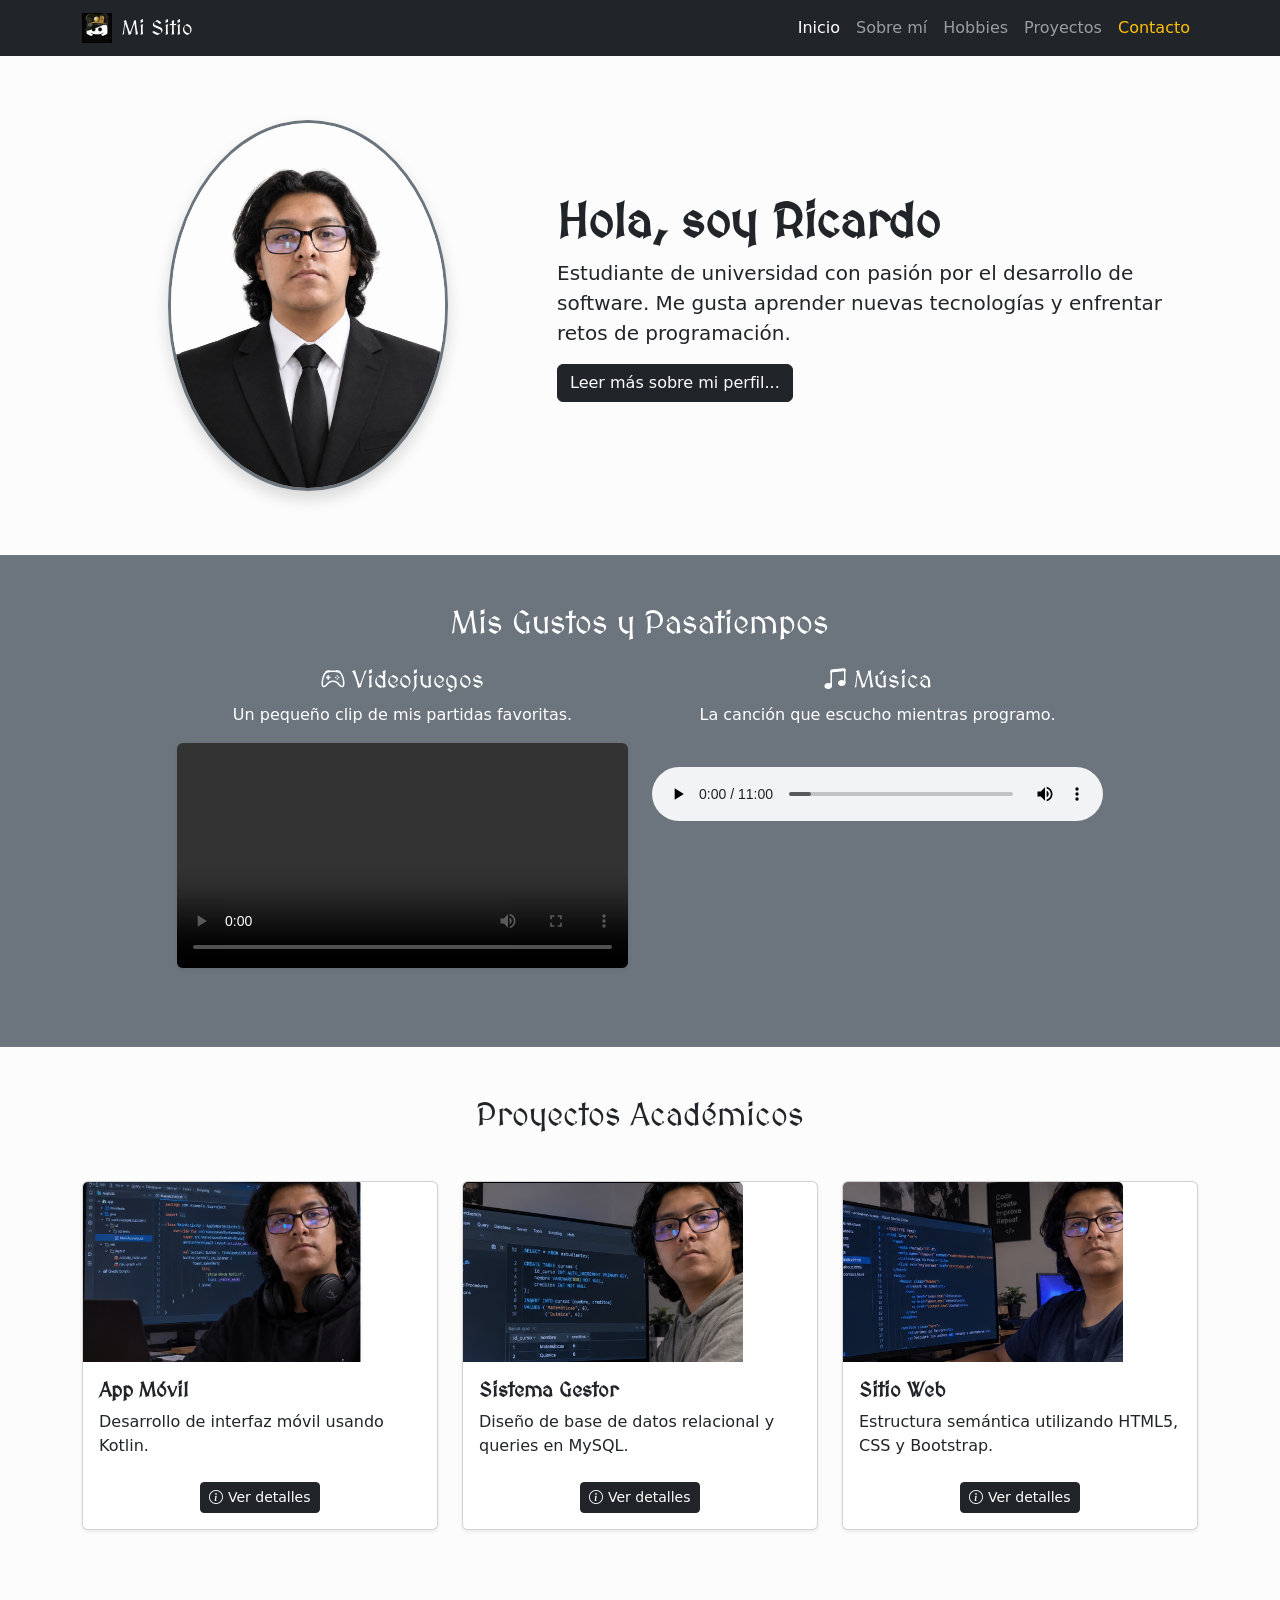
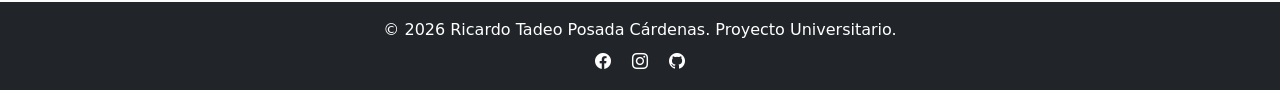
==== index.html @ c52deeb4 "Subiendo portafolio personal" ====
<!DOCTYPE html>
<html lang="es">
<head>
    <meta charset="UTF-8">
    <meta name="viewport" content="width=device-width, initial-scale=1.0">
    <meta name="author" content="Ricardo Posada">
    <meta name="description" content="Portafolio personal de proyectos, hobbies y contacto.">
    <meta name="keywords" content="Portafolio, Estudiante, Desarrollo, Web, Bootstrap, HTML5 Semántico">
    
    <link rel="shortcut icon" href="iconos/Jotaro as discord.ico" type="image/x-icon">
    <title>Mi Portafolio Personal</title>

    <link rel="preconnect" href="https://fonts.googleapis.com">
    <link rel="preconnect" href="https://fonts.gstatic.com" crossorigin>
    <link href="https://fonts.googleapis.com/css2?family=MedievalSharp&display=swap" rel="stylesheet">

    <link href="https://cdn.jsdelivr.net/npm/bootstrap@5.3.2/dist/css/bootstrap.min.css" rel="stylesheet">
    <link rel="stylesheet" href="https://cdn.jsdelivr.net/npm/bootstrap-icons@1.11.1/font/bootstrap-icons.css">
    
    <link rel="stylesheet" href="CSS/estilos.css">
</head>
<body>

    <!-- NAV -->
    <header class="navbar navbar-expand-lg bg-dark navbar-dark sticky-top py-2">
        <nav class="container" aria-label="Navegación principal">
            <a class="navbar-brand d-flex align-items-center" href="index.html">
                <img id="icono-sitio" src="iconos/Jotaro as discord.ico" type="image/x-icon" alt="Icono de Mi Sitio"> Mi Sitio
            </a>
            <button class="navbar-toggler" type="button" data-bs-toggle="collapse" data-bs-target="#menuNavegacion" aria-controls="menuNavegacion" aria-expanded="false" aria-label="Toggle navigation">
                <span class="navbar-toggler-icon"></span>
            </button>
            <section class="collapse navbar-collapse" id="menuNavegacion">
                <div class="navbar-nav ms-auto">
                    <a class="nav-link active" href="index.html">Inicio</a>
                    <a class="nav-link" href="#sobre-mi">Sobre mí</a>
                    <a class="nav-link" href="#hobbies">Hobbies</a>
                    <a class="nav-link" href="#proyectos">Proyectos</a>
                    <a class="nav-link text-warning" href="contacto.html">Contacto</a>
                </div>
            </section>
        </nav>
    </header>

    <!-- SECCIÓN 1: Sobre mí -->
    <section id="sobre-mi" class="container py-5 my-3">
        <div class="row align-items-center">
            <figure class="col-lg-5 col-md-10 offset-md-1 offset-lg-0 text-center m-0">
                <img src="imagenes/Retrato.png" alt="Mi foto" class="img-fluid rounded-circle border border-3 border-secondary shadow" style="max-width: 280px;">
            </figure>
            
            <article class="col-lg-7 col-md-10 offset-md-1 offset-lg-0 mt-4 mt-lg-0">
                <header>
                    <h1 class="display-5 fw-bold titulo-seccion">Hola, soy Ricardo</h1>
                </header>
                <p class="fs-5">Estudiante de universidad con pasión por el desarrollo de software. Me gusta aprender nuevas tecnologías y enfrentar retos de programación.</p>
                
                <p>
                    <!-- Botón corregido a btn-dark para coincidir con la captura -->
                    <button class="btn btn-dark" type="button" data-bs-toggle="collapse" data-bs-target="#masInfo" aria-expanded="false" aria-controls="masInfo">
                        Leer más sobre mi perfil...
                    </button>
                </p>
                
                <!-- Uso de aside para contenido complementario (Collapse) -->
                <aside class="collapse" id="masInfo">
                    <section class="card card-body bg-light border-secondary">
                        Actualmente estoy cursando mi carrera y desarrollando habilidades en lenguajes como Java, Kotlin y tecnologías web como HTML, CSS y Bootstrap. Mi objetivo es crear aplicaciones útiles y eficientes.
                    </section>
                </aside>
            </article>
        </div>
    </section>

    <!-- SECCIÓN 2: Hobbies -->
    <section id="hobbies" class="bg-secondary text-white py-5">
        <div class="container text-center">
            <header>
                <h2 class="titulo-seccion mb-4">Mis Gustos y Pasatiempos</h2>
            </header>
            
            <div class="row justify-content-center">
                <article class="col-md-5 mb-4">
                    <header>
                        <h4><i class="bi bi-controller"></i> Videojuegos</h4>
                    </header>
                    <p>Un pequeño clip de mis partidas favoritas.</p>
                    <figure class="m-0">
                        <video src="media/Video Project 2.mp4" controls class="w-100 rounded shadow-sm"></video>
                    </figure>
                </article>
                
                <article class="col-md-5 mb-4">
                    <header>
                        <h4><i class="bi bi-music-note-beamed"></i> Música</h4>
                    </header>
                    <p>La canción que escucho mientras programo.</p>
                    <figure class="m-0">
                        <audio src="media/ex33.mpeg" controls class="w-100 mt-4"></audio>
                    </figure>
                </article>
            </div>
        </div>
    </section>

    <!-- SECCIÓN 3: Proyectos -->
    <section id="proyectos" class="container py-5">
        <header>
            <h2 class="titulo-seccion text-center mb-5">Proyectos Académicos</h2>
        </header>
        
        <div class="row">
            <!-- Proyecto 1 -->
            <div class="col-md-4 mb-4">
                <article class="card h-100 shadow-sm">
                    <figure class="m-0">
                        <img src="media/Kot.png" class="card-img-top" alt="App Android" style="height: 180px; object-fit: cover;">
                    </figure>
                    <section class="card-body">
                        <h5 class="card-title fw-bold">App Móvil</h5>
                        <p class="card-text">Desarrollo de interfaz móvil usando Kotlin.</p>
                    </section>
                    <footer class="card-footer bg-white border-0 text-center pb-3">
                        <button type="button" class="btn btn-sm btn-dark" data-bs-toggle="modal" data-bs-target="#modalProyecto1">
                            <i class="bi bi-info-circle"></i> Ver detalles
                        </button>
                    </footer>
                </article>
            </div>

            <!-- Proyecto 2 -->
            <div class="col-md-4 mb-4">
                <article class="card h-100 shadow-sm">
                    <figure class="m-0">
                        <img src="media/wor.png" class="card-img-top" alt="Base de datos" style="height: 180px; object-fit: cover;">
                    </figure>
                    <section class="card-body">
                        <h5 class="card-title fw-bold">Sistema Gestor</h5>
                        <p class="card-text">Diseño de base de datos relacional y queries en MySQL.</p>
                    </section>
                    <footer class="card-footer bg-white border-0 text-center pb-3">
                        <button type="button" class="btn btn-sm btn-dark" data-bs-toggle="modal" data-bs-target="#modalProyecto2">
                            <i class="bi bi-info-circle"></i> Ver detalles
                        </button>
                    </footer>
                </article>
            </div>

            <!-- Proyecto 3 -->
            <div class="col-md-4 mb-4">
                <article class="card h-100 shadow-sm">
                    <figure class="m-0">
                        <img src="media/vis.png" class="card-img-top" alt="Web responsive" style="height: 180px; object-fit: cover;">
                    </figure>
                    <section class="card-body">
                        <h5 class="card-title fw-bold">Sitio Web</h5>
                        <p class="card-text">Estructura semántica utilizando HTML5, CSS y Bootstrap.</p>
                    </section>
                    <footer class="card-footer bg-white border-0 text-center pb-3">
                        <button type="button" class="btn btn-sm btn-dark" data-bs-toggle="modal" data-bs-target="#modalProyecto3">
                            <i class="bi bi-info-circle"></i> Ver detalles
                        </button>
                    </footer>
                </article>
            </div>
        </div>
    </section>

    <!-- ZONA DE MODALES -->
    
    <!-- Modal Proyecto 1 -->
    <section class="modal fade" id="modalProyecto1" tabindex="-1" aria-labelledby="modalProyecto1Label" aria-hidden="true">
        <div class="modal-dialog modal-dialog-centered">
            <article class="modal-content">
                <header class="modal-header bg-dark text-white">
                    <h5 class="modal-title" id="modalProyecto1Label">Detalles: App Móvil</h5>
                    <button type="button" class="btn-close btn-close-white" data-bs-dismiss="modal" aria-label="Close"></button>
                </header>
                <section class="modal-body text-center">
                    <p>Este proyecto consiste en una aplicación móvil desarrollada en <strong>Android Studio</strong> utilizando <strong>Kotlin</strong>. Se enfoca en la creación de una interfaz de usuario dinámica y responsiva.</p>
                    <a href="https://github.com/Baldur-sr/Trabajos_UTL" target="_blank" class="btn btn-outline-dark mt-2"><i class="bi bi-github"></i> Ir al repositorio</a>
                </section>
                <footer class="modal-footer">
                    <button type="button" class="btn btn-secondary" data-bs-dismiss="modal">Cerrar</button>
                </footer>
            </article>
        </div>
    </section>

    <!-- Modal Proyecto 2 -->
    <section class="modal fade" id="modalProyecto2" tabindex="-1" aria-labelledby="modalProyecto2Label" aria-hidden="true">
        <div class="modal-dialog modal-dialog-centered">
            <article class="modal-content">
                <header class="modal-header bg-dark text-white">
                    <h5 class="modal-title" id="modalProyecto2Label">Detalles: Sistema Gestor</h5>
                    <button type="button" class="btn-close btn-close-white" data-bs-dismiss="modal" aria-label="Close"></button>
                </header>
                <section class="modal-body text-center">
                    <p>Diseño e implementación de una base de datos relacional. Se utilizaron sentencias <strong>SQL</strong> avanzadas y <strong>MySQL Workbench</strong> para la gestión de la información de un sistema simulado.</p>
                    <a href="https://github.com/Baldur-sr/Trabajos_UTL" target="_blank" class="btn btn-outline-dark mt-2"><i class="bi bi-github"></i> Ir al repositorio</a>
                </section>
                <footer class="modal-footer">
                    <button type="button" class="btn btn-secondary" data-bs-dismiss="modal">Cerrar</button>
                </footer>
            </article>
        </div>
    </section>

    <!-- Modal Proyecto 3 -->
    <section class="modal fade" id="modalProyecto3" tabindex="-1" aria-labelledby="modalProyecto3Label" aria-hidden="true">
        <div class="modal-dialog modal-dialog-centered">
            <article class="modal-content">
                <header class="modal-header bg-dark text-white">
                    <h5 class="modal-title" id="modalProyecto3Label">Detalles: Sitio Web</h5>
                    <button type="button" class="btn-close btn-close-white" data-bs-dismiss="modal" aria-label="Close"></button>
                </header>
                <section class="modal-body text-center">
                    <p>Desarrollo de este mismo portafolio web aplicando estructura semántica de <strong>HTML5</strong>, diseño responsivo con <strong>Bootstrap</strong> y estilos personalizados en <strong>CSS3</strong>.</p>
                    <a href="https://github.com/Baldur-sr/Trabajos_UTL" target="_blank" class="btn btn-outline-dark mt-2"><i class="bi bi-github"></i> Ir al repositorio</a>
                </section>
                <footer class="modal-footer">
                    <button type="button" class="btn btn-secondary" data-bs-dismiss="modal">Cerrar</button>
                </footer>
            </article>
        </div>
    </section>

    <!-- FOOTER GENERAL -->
    <footer class="bg-dark text-white text-center py-3 mt-auto">
        <section class="container">
            <p class="mb-0">© 2026 Ricardo Tadeo Posada Cárdenas. Proyecto Universitario.</p>
            <nav class="mt-2" aria-label="Redes sociales">
                <a href="https://www.facebook.com/sinkfz.deimos" class="text-white me-3"><i class="bi bi-facebook"></i></a>
                <a href="https://www.instagram.com/baldur_posada/?hl=en" class="text-white me-3"><i class="bi bi-instagram"></i></a>
                <a href="https://github.com/Baldur-sr" target="_blank" class="text-white"><i class="bi bi-github"></i></a>
            </nav>
        </section>
    </footer>

    <!-- AQUÍ ESTÁ LA SOLUCIÓN MÁGICA: El JS de Bootstrap cargado desde la nube -->
    <script src="https://cdn.jsdelivr.net/npm/bootstrap@5.3.2/dist/js/bootstrap.bundle.min.js"></script>
</body>
</html>
---- CSS/estilos.css ----
* {
    margin: 0;
    padding: 0;
    box-sizing: border-box;
}

body {
    font-family: system-ui, -apple-system, "Segoe UI", Roboto, "Helvetica Neue", Arial, sans-serif;
    background-color: #fcfcfc;
    display: flex;
    flex-direction: column;
    min-height: 100vh;
}

.titulo-seccion, .navbar-brand, .display-5, .card-title, h4 {
    font-family: "MedievalSharp", cursive;
    font-weight: 400;
    font-style: normal;
}

figure img {
    max-width: 280px;
    height: auto;
}

.card-img-top {
    height: 180px;
    object-fit: cover;
}

.nav-link {
    transition: color 0.3s ease;
}

.nav-link:hover {
    color: #ffc107 !important;
}

iframe {
    width: 100%;
    height: 100%;
}

#icono-sitio {
    width: 30px;
    height: 30px;
    margin-right: 10px;
}
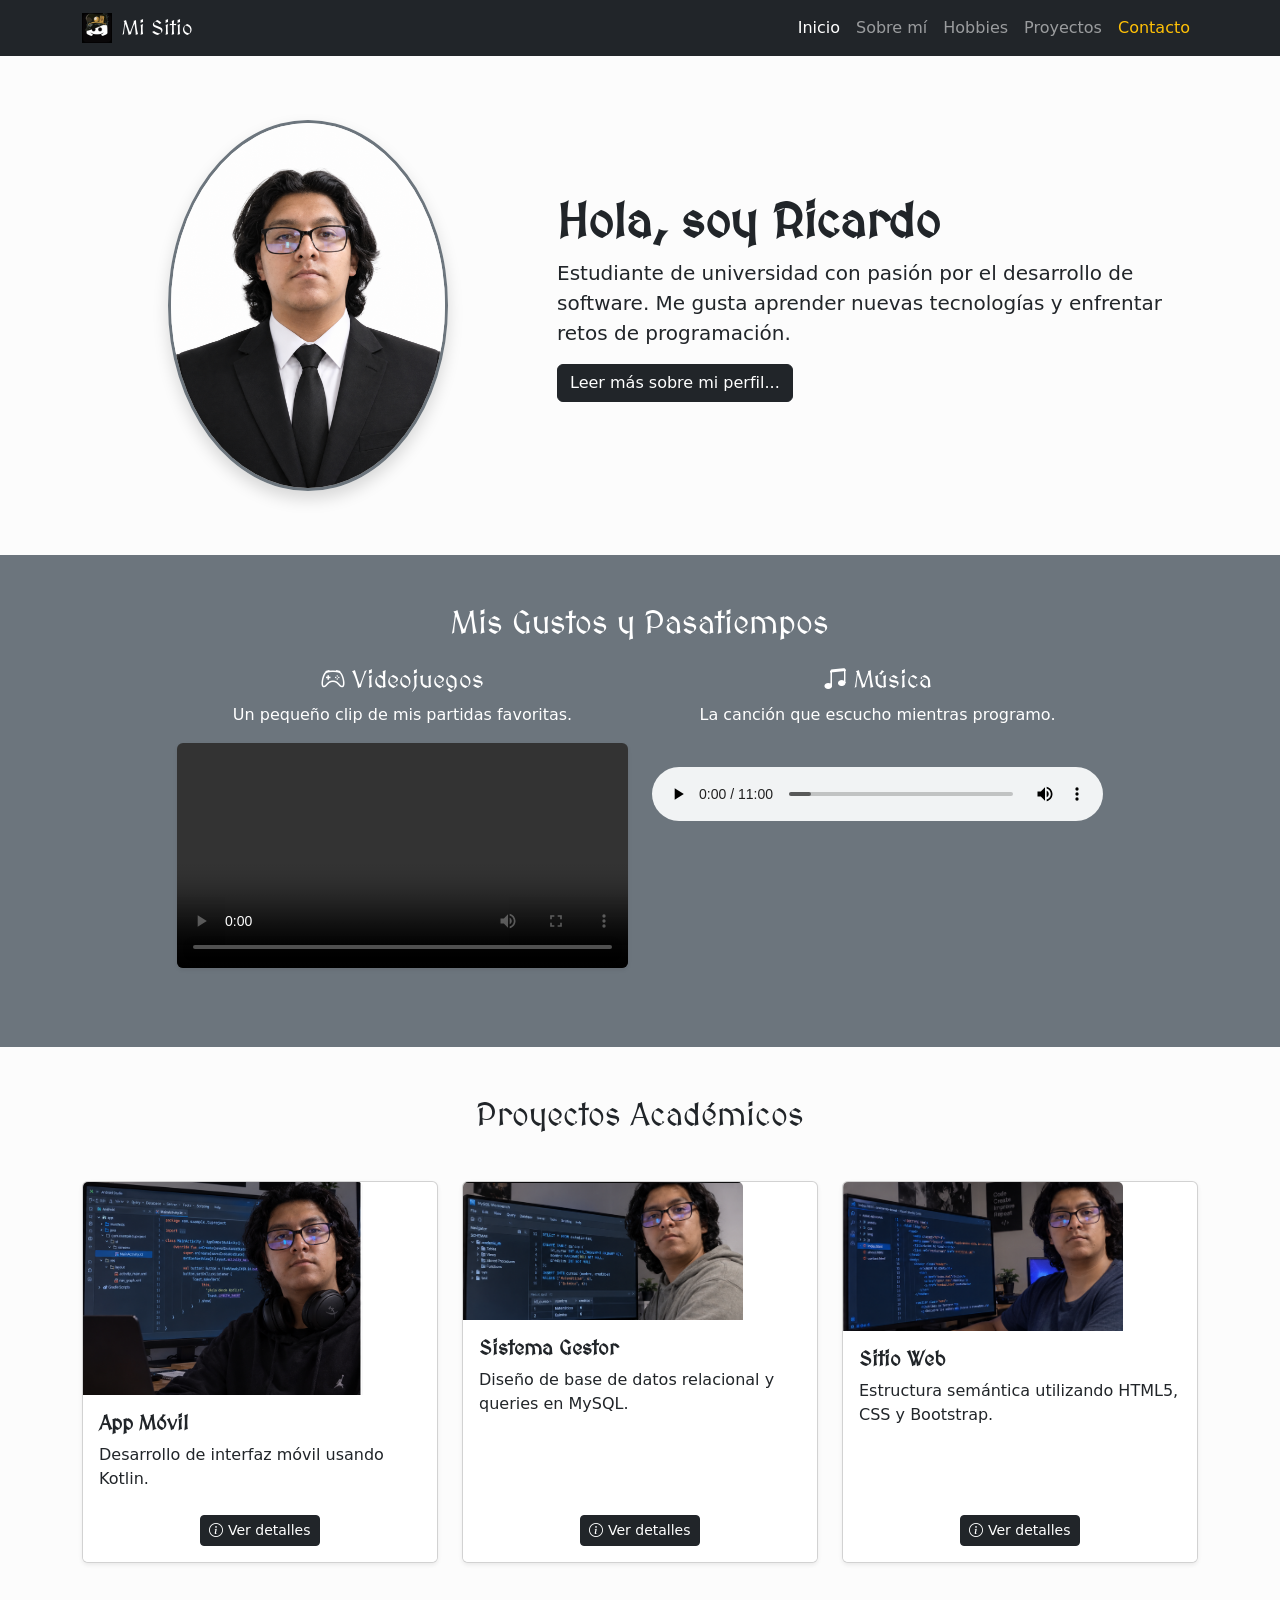
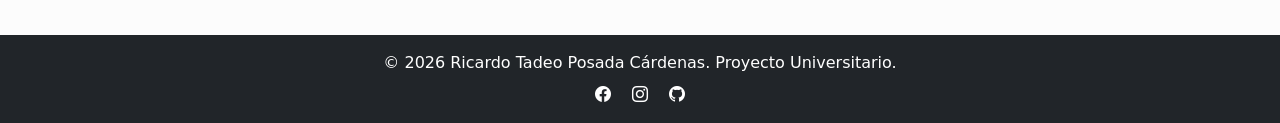
==== commit e7cf2c93: "index" ====
--- a/index.html
+++ b/index.html
@@ -114,7 +114,7 @@
             <div class="col-md-4 mb-4">
                 <article class="card h-100 shadow-sm">
                     <figure class="m-0">
-                        <img src="media/Kot.png" class="card-img-top" alt="App Android" style="height: 180px; object-fit: cover;">
+                        <img src="media/Kot.png" class="card-img-top" alt="App Android" style="height: auto; object-fit: cover;">
                     </figure>
                     <section class="card-body">
                         <h5 class="card-title fw-bold">App Móvil</h5>
@@ -132,7 +132,7 @@
             <div class="col-md-4 mb-4">
                 <article class="card h-100 shadow-sm">
                     <figure class="m-0">
-                        <img src="media/wor.png" class="card-img-top" alt="Base de datos" style="height: 180px; object-fit: cover;">
+                        <img src="media/wor.png" class="card-img-top" alt="Base de datos" style="height: auto; object-fit: cover;">
                     </figure>
                     <section class="card-body">
                         <h5 class="card-title fw-bold">Sistema Gestor</h5>
@@ -150,7 +150,7 @@
             <div class="col-md-4 mb-4">
                 <article class="card h-100 shadow-sm">
                     <figure class="m-0">
-                        <img src="media/vis.png" class="card-img-top" alt="Web responsive" style="height: 180px; object-fit: cover;">
+                        <img src="media/vis.png" class="card-img-top" alt="Web responsive" style="height: auto; object-fit: cover;">
                     </figure>
                     <section class="card-body">
                         <h5 class="card-title fw-bold">Sitio Web</h5>
@@ -240,4 +240,4 @@
     <!-- AQUÍ ESTÁ LA SOLUCIÓN MÁGICA: El JS de Bootstrap cargado desde la nube -->
     <script src="https://cdn.jsdelivr.net/npm/bootstrap@5.3.2/dist/js/bootstrap.bundle.min.js"></script>
 </body>
-</html>+</html>
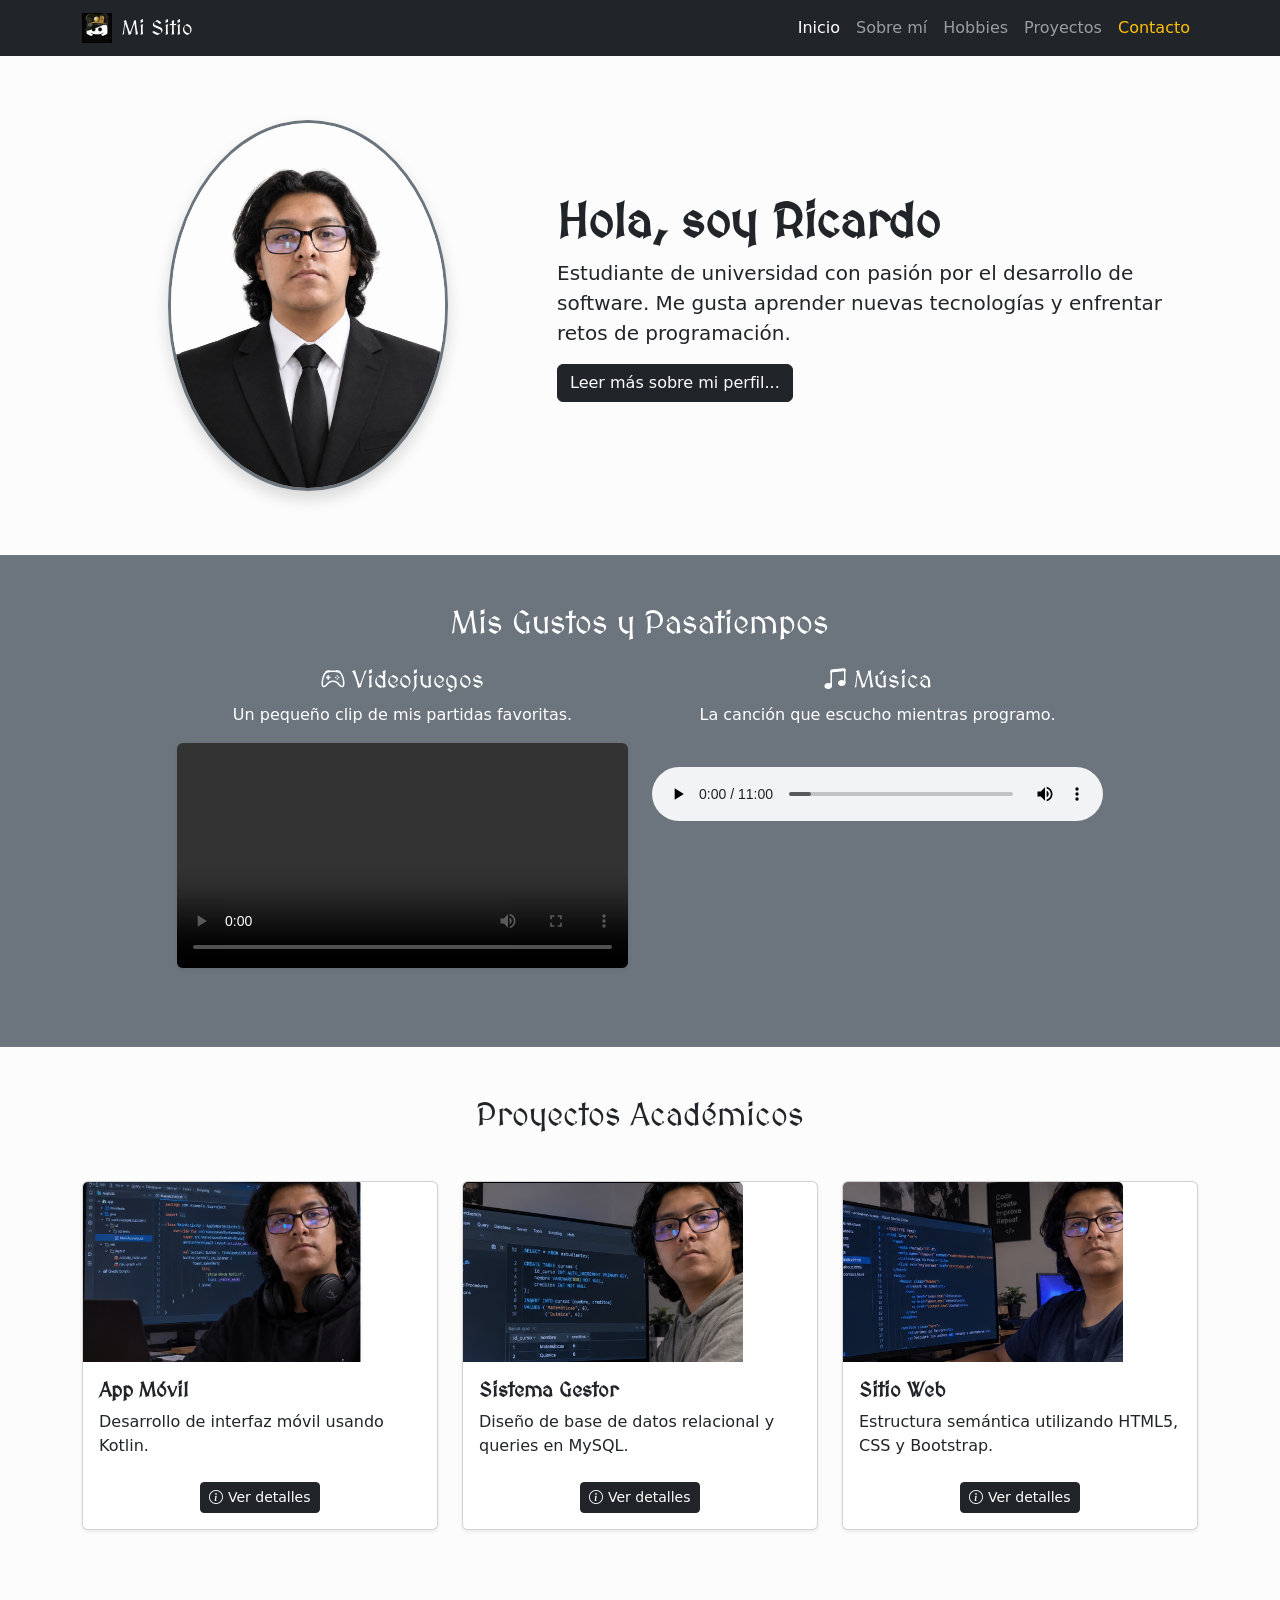
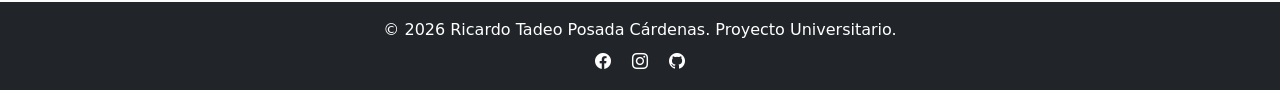
==== commit 12cbfb04: "index" ====
--- a/index.html
+++ b/index.html
@@ -114,7 +114,7 @@
             <div class="col-md-4 mb-4">
                 <article class="card h-100 shadow-sm">
                     <figure class="m-0">
-                        <img src="media/Kot.png" class="card-img-top" alt="App Android" style="height: auto; object-fit: cover;">
+                        <img src="media/Kot.png" class="card-img-top" alt="App Android" style="height: cover; object-fit: cover;">
                     </figure>
                     <section class="card-body">
                         <h5 class="card-title fw-bold">App Móvil</h5>
@@ -132,7 +132,7 @@
             <div class="col-md-4 mb-4">
                 <article class="card h-100 shadow-sm">
                     <figure class="m-0">
-                        <img src="media/wor.png" class="card-img-top" alt="Base de datos" style="height: auto; object-fit: cover;">
+                        <img src="media/wor.png" class="card-img-top" alt="Base de datos" style="height: cover; object-fit: cover;">
                     </figure>
                     <section class="card-body">
                         <h5 class="card-title fw-bold">Sistema Gestor</h5>
@@ -150,7 +150,7 @@
             <div class="col-md-4 mb-4">
                 <article class="card h-100 shadow-sm">
                     <figure class="m-0">
-                        <img src="media/vis.png" class="card-img-top" alt="Web responsive" style="height: auto; object-fit: cover;">
+                        <img src="media/vis.png" class="card-img-top" alt="Web responsive" style="height: cover; object-fit: cover;">
                     </figure>
                     <section class="card-body">
                         <h5 class="card-title fw-bold">Sitio Web</h5>
